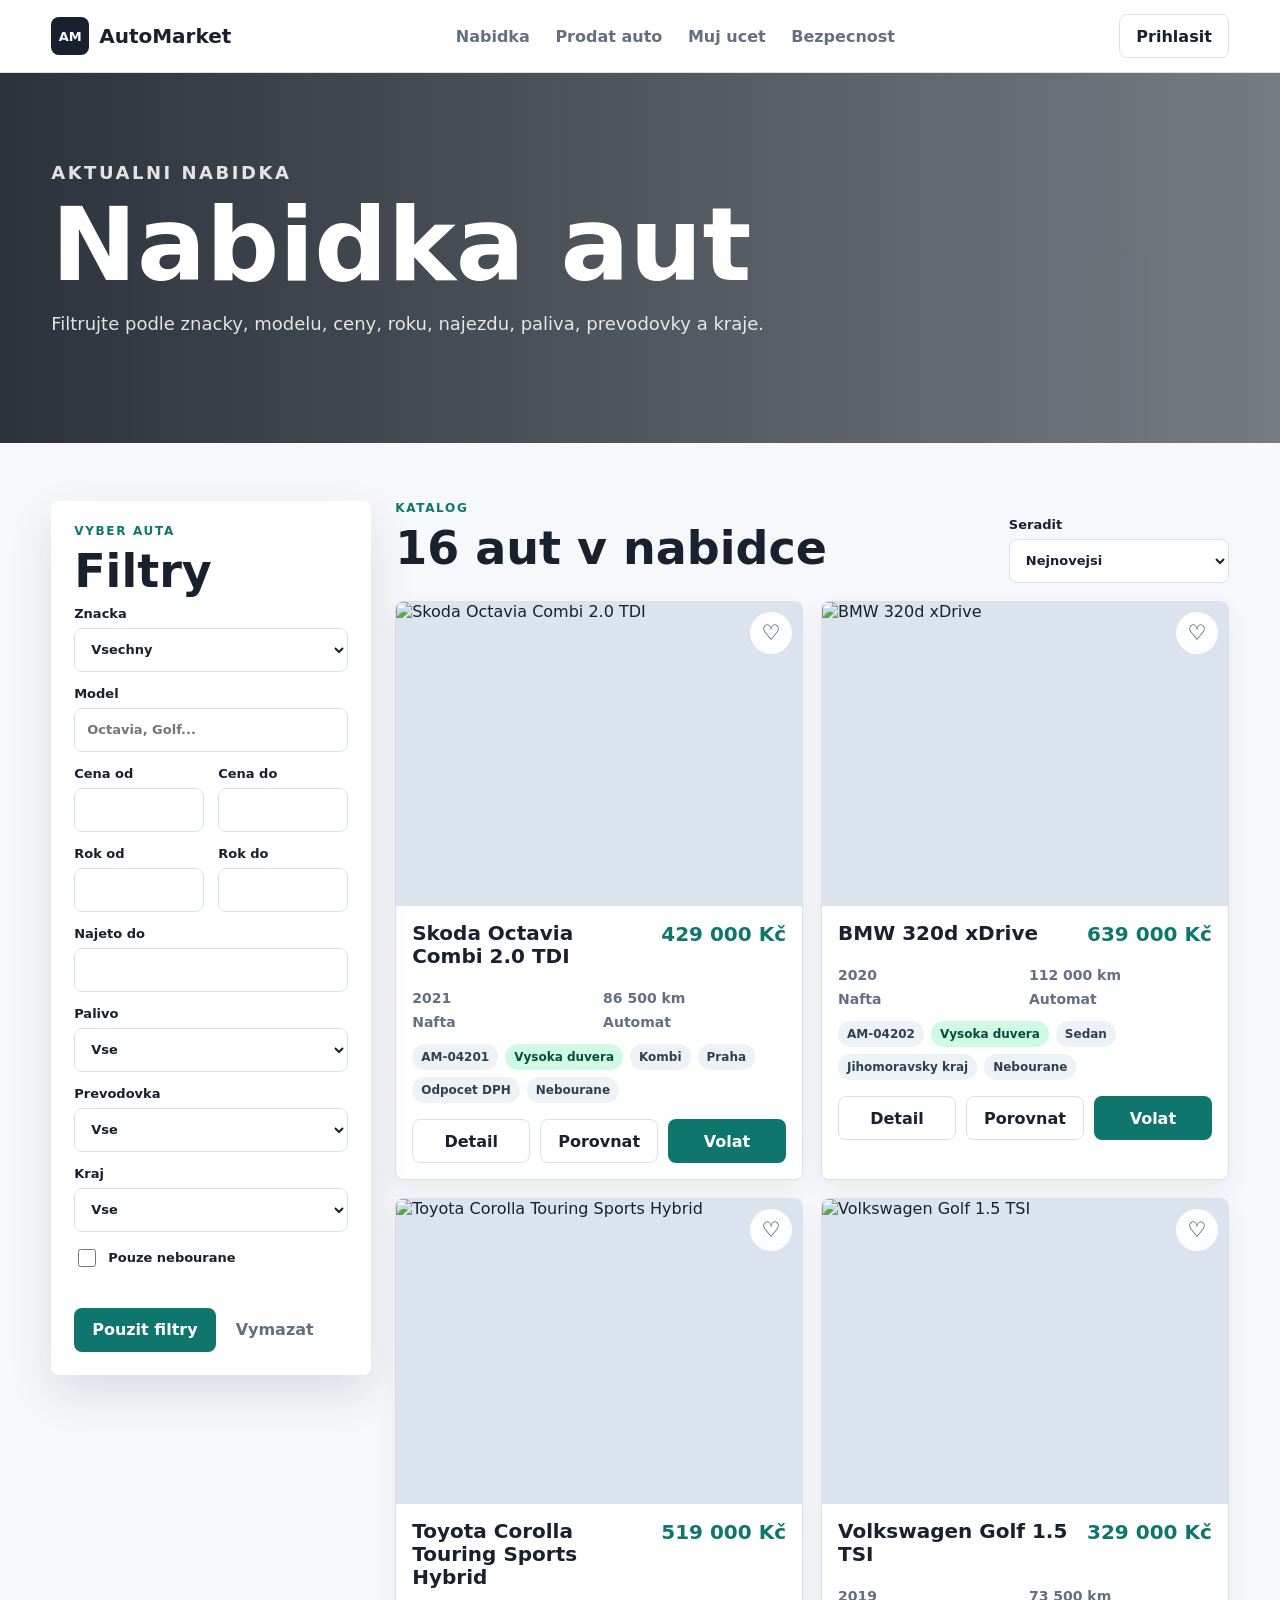
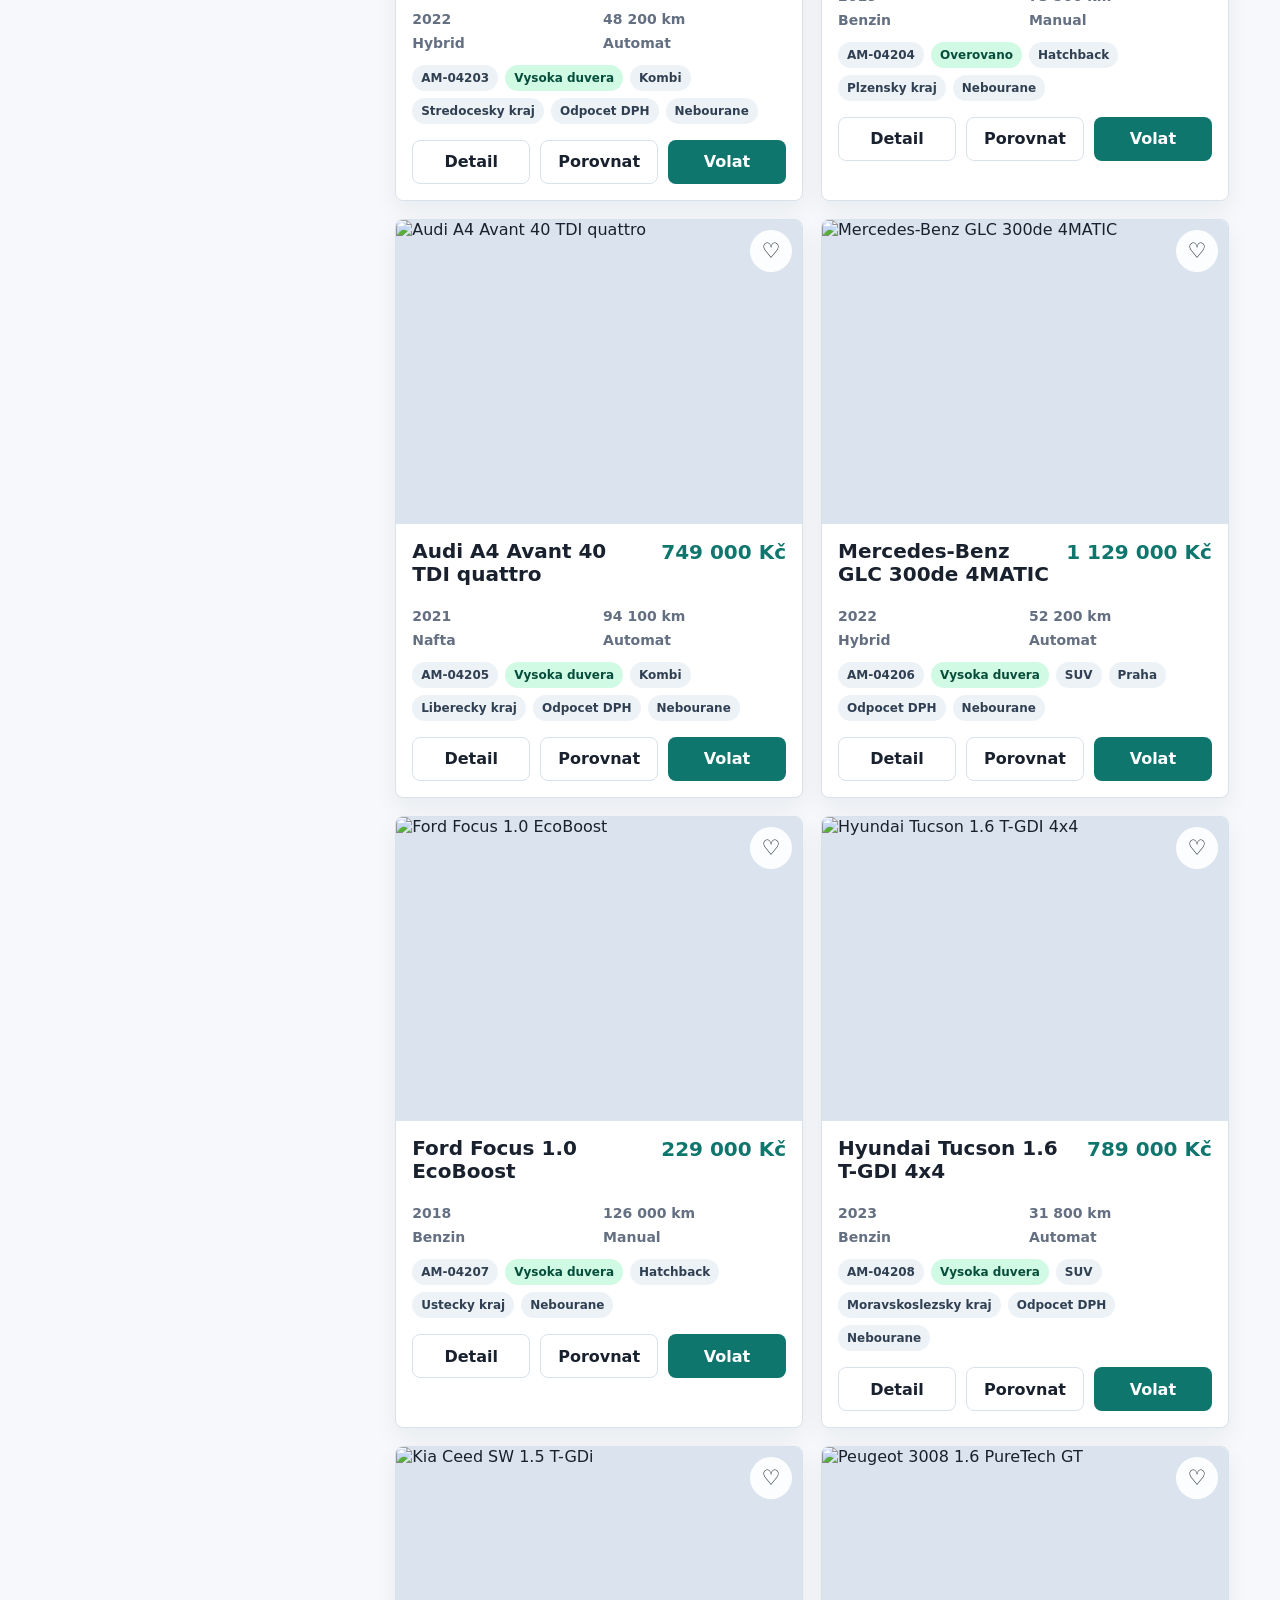
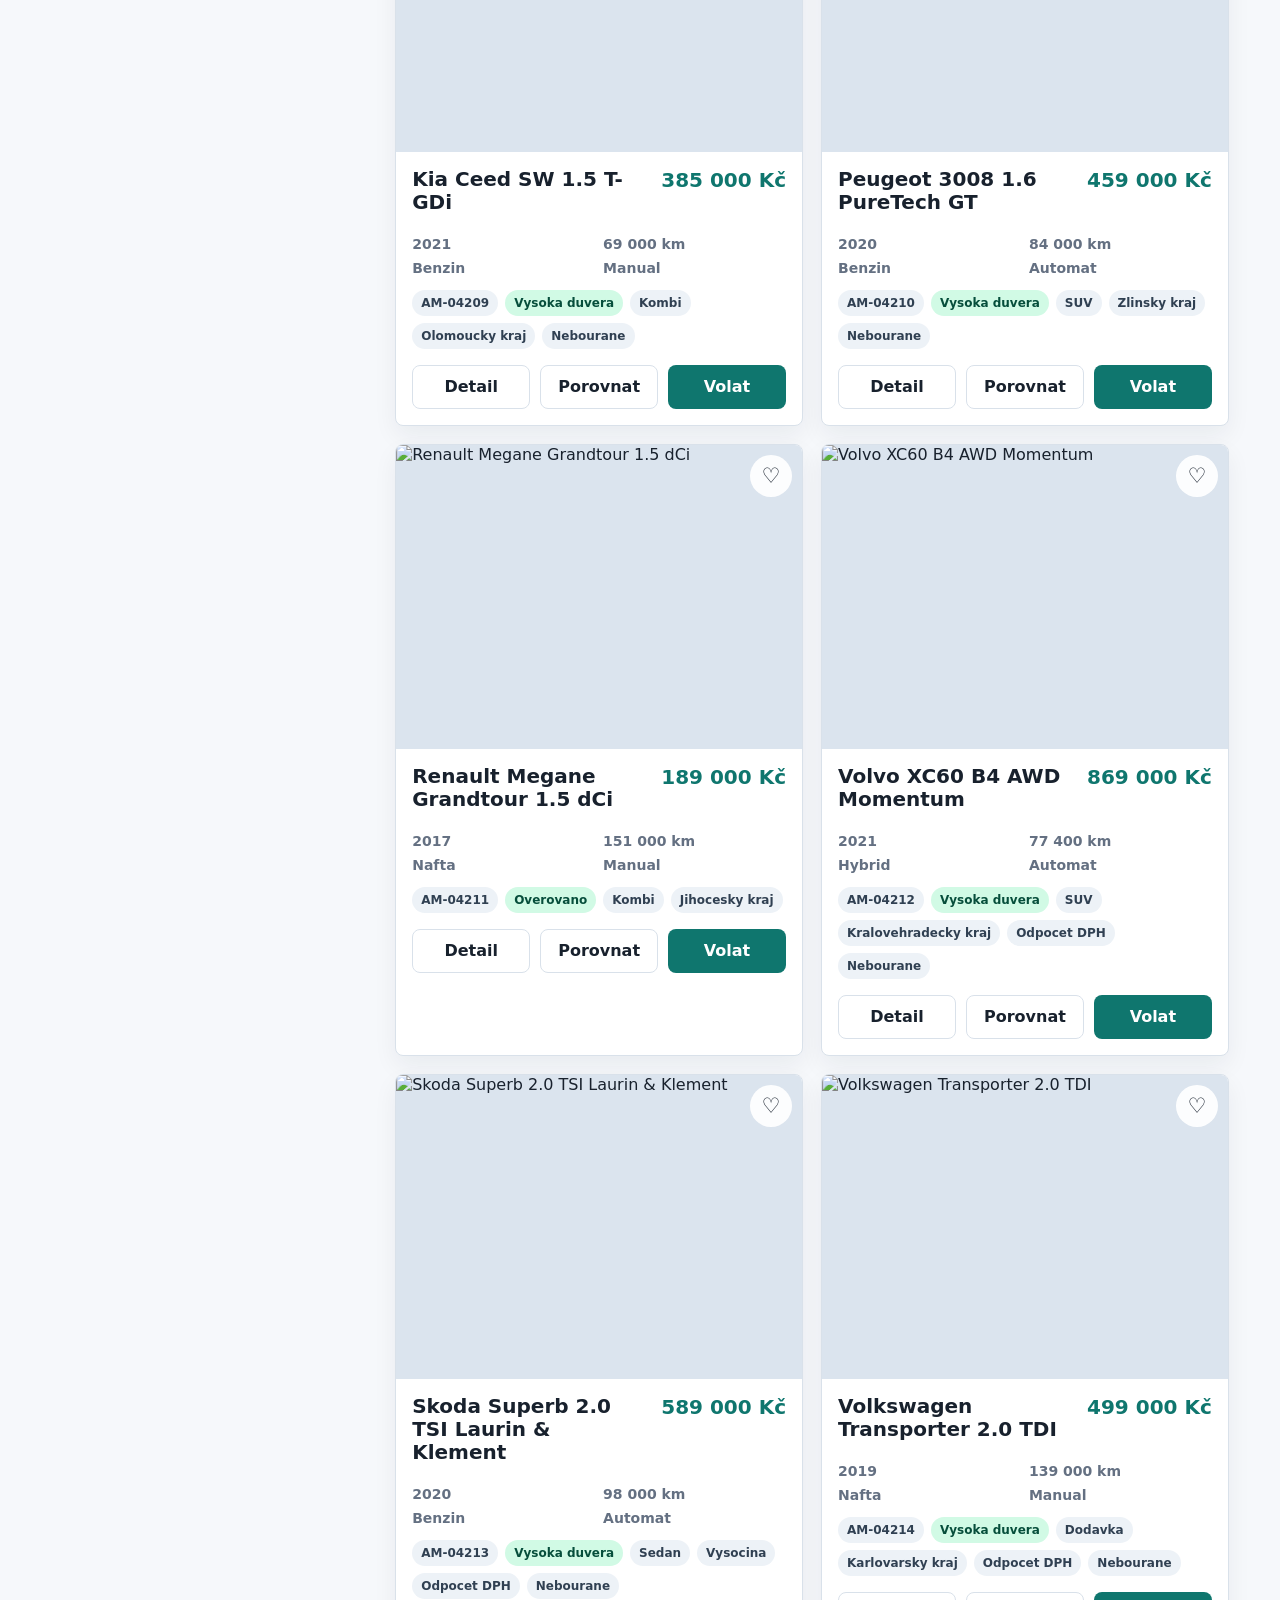
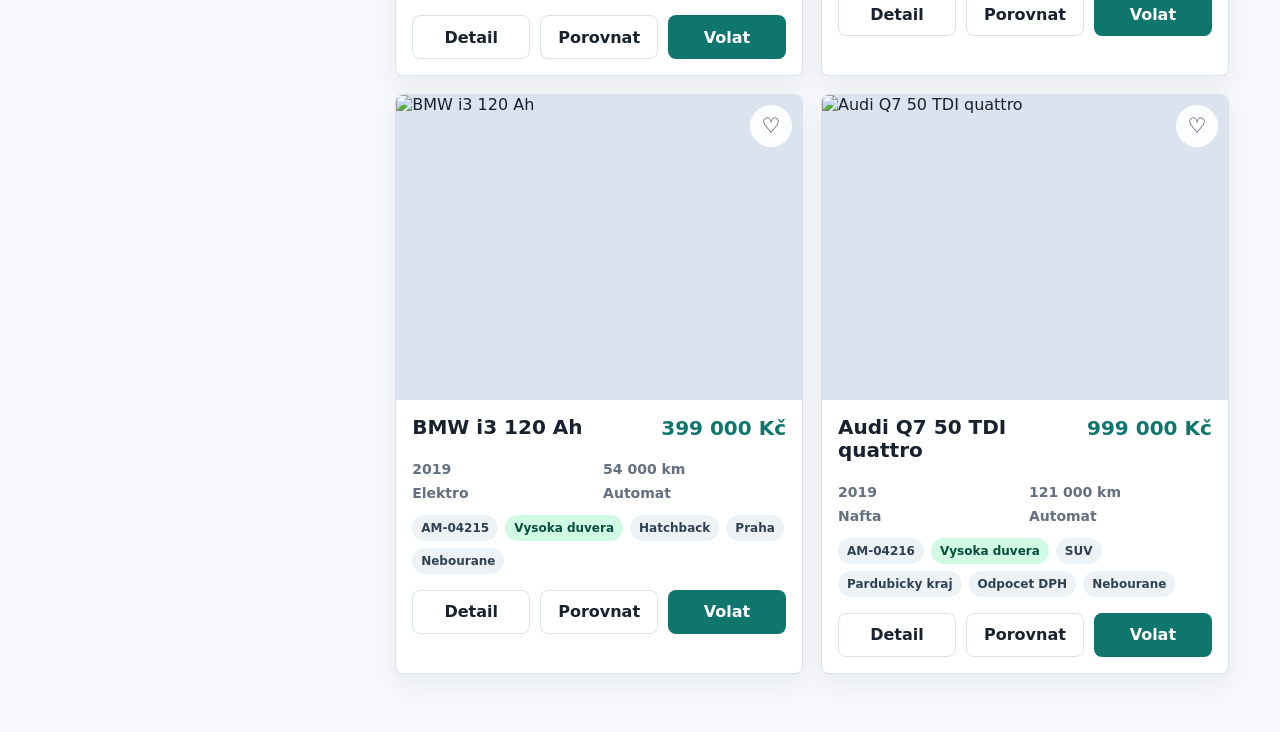
==== nabidka.html @ 4f79e202 "Split AutoMarket into multiple pages" ====
<!doctype html>
<html lang="cs">
  <head>
    <meta charset="UTF-8" />
    <meta name="viewport" content="width=device-width, initial-scale=1.0" />
    <title>Nabidka aut | AutoMarket</title>
    <link rel="stylesheet" href="./styles.css" />
  </head>
  <body>
    <header class="topbar">
      <a class="brand" href="./index.html"><span class="brand-mark">AM</span><span>AutoMarket</span></a>
      <nav class="nav" aria-label="Hlavni navigace">
        <a href="./nabidka.html">Nabidka</a>
        <a href="./prodej.html">Prodat auto</a>
        <a href="./ucet.html">Muj ucet</a>
        <a href="./bezpecnost.html">Bezpecnost</a>
      </nav>
      <button class="ghost-button" id="accountButton" type="button">Prihlasit</button>
    </header>

    <main>
      <section class="page-hero">
        <p class="eyebrow">Aktualni nabidka</p>
        <h1>Nabidka aut</h1>
        <p>Filtrujte podle znacky, modelu, ceny, roku, najezdu, paliva, prevodovky a kraje.</p>
      </section>

      <section class="market-layout">
        <aside class="filters" aria-label="Filtry vozidel">
          <div class="section-heading">
            <p class="eyebrow">Vyber auta</p>
            <h2>Filtry</h2>
          </div>
          <form id="filtersForm">
            <label>Znacka <select id="brandFilter"></select></label>
            <label>
              Model
              <input id="modelFilter" type="search" list="modelSuggestions" placeholder="Octavia, Golf..." />
              <datalist id="modelSuggestions"></datalist>
            </label>
            <div class="input-grid">
              <label>Cena od <input id="priceMinFilter" type="number" min="0" step="10000" /></label>
              <label>Cena do <input id="priceMaxFilter" type="number" min="0" step="10000" /></label>
            </div>
            <div class="input-grid">
              <label>Rok od <input id="yearMinFilter" type="number" min="1980" max="2026" /></label>
              <label>Rok do <input id="yearMaxFilter" type="number" min="1980" max="2026" /></label>
            </div>
            <label>Najeto do <input id="mileageMaxFilter" type="number" min="0" step="5000" /></label>
            <label>Palivo <select id="fuelFilter"></select></label>
            <label>Prevodovka <select id="transmissionFilter"></select></label>
            <label>Kraj <select id="regionFilter"></select></label>
            <label class="checkbox-row"><input id="noCrashFilter" type="checkbox" /> Pouze nebourane</label>
            <div class="filter-actions">
              <button class="primary-button" type="submit">Pouzit filtry</button>
              <button class="text-button" id="resetFilters" type="button">Vymazat</button>
            </div>
          </form>
        </aside>

        <section class="listings-panel">
          <div class="listings-head">
            <div>
              <p class="eyebrow">Katalog</p>
              <h2 id="resultCount">Nabidka aut</h2>
            </div>
            <label class="sort-control">
              Seradit
              <select id="sortSelect">
                <option value="newest">Nejnovejsi</option>
                <option value="priceAsc">Cena od nejlevnejsi</option>
                <option value="priceDesc">Cena od nejdrazsi</option>
                <option value="yearDesc">Rok od nejnovejsi</option>
                <option value="mileageAsc">Najeto nejmene</option>
              </select>
            </label>
          </div>
          <button class="ghost-button mobile-filter-button" id="mobileFilterButton" type="button">Otevrit filtry</button>
          <div class="listing-grid" id="listingGrid"></div>
          <div class="empty-state" id="emptyState" hidden>
            <h3>Zadne auto neodpovida filtru</h3>
            <p>Zkuste upravit cenu, rok nebo znacku.</p>
          </div>
        </section>
      </section>
    </main>

    <dialog class="modal" id="accountModal">
      <form method="dialog" class="modal-card" id="accountForm">
        <button class="close-button" id="closeAccount" type="button" aria-label="Zavrit">x</button>
        <p class="eyebrow">Demo ucet</p>
        <h2>Prihlaseni</h2>
        <p>Zadejte telefon a e-mail. Pro demo neni potreba heslo.</p>
        <label>Telefon <input id="loginPhone" type="tel" required placeholder="+420 777 123 456" /></label>
        <label>E-mail <input id="loginEmail" type="email" required placeholder="vas@email.cz" /></label>
        <button class="primary-button wide" type="submit">Pokracovat</button>
      </form>
    </dialog>
    <dialog class="modal" id="detailModal">
      <article class="detail-card">
        <button class="close-button" id="closeDetail" type="button" aria-label="Zavrit">x</button>
        <div id="detailContent"></div>
      </article>
    </dialog>
    <div class="toast" id="toast" role="status" aria-live="polite"></div>
    <script src="./app.js"></script>
  </body>
</html>
---- styles.css ----
:root {
  --ink: #18212d;
  --muted: #647082;
  --line: #d9e1ea;
  --paper: #f6f8fb;
  --surface: #ffffff;
  --accent: #0f766e;
  --accent-dark: #0b5d58;
  --warm: #f59e0b;
  --danger: #b42318;
  --shadow: 0 18px 45px rgba(24, 33, 45, 0.12);
}

* {
  box-sizing: border-box;
}

html {
  scroll-behavior: smooth;
}

body {
  margin: 0;
  color: var(--ink);
  background: var(--paper);
  font-family:
    Inter, ui-sans-serif, system-ui, -apple-system, BlinkMacSystemFont, "Segoe UI", sans-serif;
}

a {
  color: inherit;
  text-decoration: none;
}

button,
input,
select,
textarea {
  font: inherit;
}

button {
  cursor: pointer;
}

.topbar {
  position: sticky;
  top: 0;
  z-index: 20;
  display: flex;
  align-items: center;
  justify-content: space-between;
  gap: 20px;
  padding: 14px clamp(18px, 4vw, 58px);
  background: rgba(255, 255, 255, 0.94);
  border-bottom: 1px solid var(--line);
  backdrop-filter: blur(18px);
}

.brand {
  display: inline-flex;
  align-items: center;
  gap: 10px;
  font-size: 20px;
  font-weight: 800;
  letter-spacing: 0;
}

.brand-mark {
  display: grid;
  width: 38px;
  height: 38px;
  place-items: center;
  color: white;
  background: var(--ink);
  border-radius: 8px;
  font-size: 13px;
}

.nav {
  display: flex;
  gap: clamp(12px, 2vw, 28px);
  color: var(--muted);
  font-weight: 700;
}

.nav a:hover {
  color: var(--ink);
}

.hero {
  min-height: min(680px, calc(100vh - 68px));
  display: grid;
  grid-template-columns: minmax(0, 1fr) minmax(300px, 420px);
  align-items: end;
  gap: clamp(24px, 6vw, 88px);
  padding: clamp(46px, 8vw, 110px) clamp(18px, 4vw, 58px) clamp(32px, 5vw, 58px);
  color: white;
  background:
    linear-gradient(90deg, rgba(10, 18, 28, 0.84), rgba(10, 18, 28, 0.46) 54%, rgba(10, 18, 28, 0.15)),
    url("https://images.unsplash.com/photo-1503376780353-7e6692767b70?auto=format&fit=crop&w=1800&q=85")
      center / cover;
}

.page-hero {
  padding: clamp(42px, 7vw, 86px) clamp(18px, 4vw, 58px);
  color: white;
  background:
    linear-gradient(90deg, rgba(10, 18, 28, 0.86), rgba(10, 18, 28, 0.54)),
    url("https://images.unsplash.com/photo-1503736334956-4c8f8e92946d?auto=format&fit=crop&w=1800&q=85")
      center / cover;
}

.page-hero p {
  max-width: 720px;
  color: rgba(255, 255, 255, 0.86);
  font-size: 18px;
  line-height: 1.6;
}

.hero-copy {
  max-width: 720px;
}

.eyebrow {
  margin: 0 0 10px;
  color: var(--accent);
  font-size: 12px;
  font-weight: 900;
  letter-spacing: 0.14em;
  text-transform: uppercase;
}

.hero .eyebrow,
.hero p {
  color: rgba(255, 255, 255, 0.86);
}

h1,
h2,
h3,
p {
  margin-top: 0;
}

h1 {
  margin-bottom: 18px;
  font-size: clamp(48px, 8vw, 104px);
  line-height: 0.92;
  letter-spacing: 0;
}

h2 {
  margin-bottom: 12px;
  font-size: clamp(28px, 4vw, 46px);
  line-height: 1;
  letter-spacing: 0;
}

h3 {
  margin-bottom: 8px;
  font-size: 22px;
}

.hero-copy p {
  max-width: 610px;
  font-size: clamp(17px, 2vw, 22px);
  line-height: 1.55;
}

.hero-actions,
.filter-actions {
  display: flex;
  flex-wrap: wrap;
  gap: 12px;
  margin-top: 24px;
}

.primary-button,
.secondary-button,
.ghost-button,
.text-button {
  display: inline-flex;
  min-height: 44px;
  align-items: center;
  justify-content: center;
  border: 0;
  border-radius: 8px;
  font-weight: 800;
}

.primary-button {
  padding: 0 18px;
  color: white;
  background: var(--accent);
}

.primary-button:hover {
  background: var(--accent-dark);
}

.secondary-button {
  padding: 0 18px;
  color: var(--ink);
  background: white;
}

.ghost-button {
  padding: 0 16px;
  color: var(--ink);
  background: transparent;
  border: 1px solid var(--line);
}

.text-button {
  padding: 0 8px;
  color: var(--muted);
  background: transparent;
}

.wide {
  width: 100%;
}

.hero-search,
.filters,
.seller-form,
.modal-card,
.detail-card {
  background: rgba(255, 255, 255, 0.96);
  border: 1px solid rgba(255, 255, 255, 0.45);
  border-radius: 8px;
  box-shadow: var(--shadow);
}

.hero-search {
  display: grid;
  gap: 14px;
  padding: 22px;
  color: var(--ink);
}

label {
  display: grid;
  gap: 7px;
  color: var(--ink);
  font-size: 13px;
  font-weight: 800;
}

input,
select,
textarea {
  width: 100%;
  min-height: 44px;
  padding: 10px 12px;
  color: var(--ink);
  background: white;
  border: 1px solid var(--line);
  border-radius: 8px;
  outline: none;
}

textarea {
  resize: vertical;
}

input:focus,
select:focus,
textarea:focus {
  border-color: var(--accent);
  box-shadow: 0 0 0 3px rgba(15, 118, 110, 0.14);
}

.stats-band {
  display: grid;
  grid-template-columns: repeat(3, 1fr);
  gap: 1px;
  background: var(--line);
  border-bottom: 1px solid var(--line);
}

.stats-band div {
  display: grid;
  gap: 4px;
  justify-items: center;
  padding: 26px 12px;
  background: white;
}

.stats-band strong {
  font-size: 30px;
}

.stats-band span {
  color: var(--muted);
  font-weight: 700;
}

.feature-links {
  display: grid;
  grid-template-columns: repeat(3, minmax(0, 1fr));
  gap: 18px;
  padding: clamp(36px, 6vw, 72px) clamp(18px, 4vw, 58px);
  background: white;
}

.feature-links article {
  display: grid;
  gap: 12px;
  align-content: start;
  padding: 22px;
  background: #f8fafc;
  border: 1px solid var(--line);
  border-radius: 8px;
}

.feature-links p {
  color: var(--muted);
  line-height: 1.6;
}

.market-layout {
  display: grid;
  grid-template-columns: 320px minmax(0, 1fr);
  align-items: start;
  gap: 24px;
  padding: clamp(28px, 5vw, 58px) clamp(18px, 4vw, 58px);
}

.filters {
  position: sticky;
  top: 86px;
  padding: 22px;
}

.filters form,
.seller-form,
.modal-card {
  display: grid;
  gap: 14px;
}

.input-grid,
.form-row {
  display: grid;
  grid-template-columns: repeat(2, minmax(0, 1fr));
  gap: 14px;
}

.checkbox-row,
.switch-row label {
  display: flex;
  align-items: center;
  gap: 9px;
  color: var(--ink);
}

.checkbox-row input,
.switch-row input {
  width: 18px;
  min-height: 18px;
}

.listings-panel {
  min-width: 0;
}

.listings-head {
  display: flex;
  align-items: end;
  justify-content: space-between;
  gap: 18px;
  margin-bottom: 18px;
}

.sort-control {
  min-width: 220px;
}

.listing-grid,
.saved-grid {
  display: grid;
  grid-template-columns: repeat(auto-fill, minmax(270px, 1fr));
  gap: 18px;
}

.car-card {
  overflow: hidden;
  background: white;
  border: 1px solid var(--line);
  border-radius: 8px;
  box-shadow: 0 10px 25px rgba(24, 33, 45, 0.06);
}

.car-image {
  position: relative;
  aspect-ratio: 4 / 3;
  overflow: hidden;
  background: #dbe4ee;
}

.car-image img {
  width: 100%;
  height: 100%;
  object-fit: cover;
  display: block;
}

.save-button {
  position: absolute;
  top: 10px;
  right: 10px;
  display: grid;
  width: 42px;
  height: 42px;
  place-items: center;
  color: var(--ink);
  background: rgba(255, 255, 255, 0.9);
  border: 1px solid rgba(255, 255, 255, 0.45);
  border-radius: 999px;
  font-size: 21px;
}

.save-button.active {
  color: white;
  background: var(--accent);
}

.car-body {
  padding: 16px;
}

.car-title-row {
  display: flex;
  justify-content: space-between;
  gap: 12px;
}

.car-title-row h3 {
  font-size: 20px;
  line-height: 1.15;
}

.price {
  white-space: nowrap;
  color: var(--accent);
  font-size: 20px;
  font-weight: 900;
}

.meta-list {
  display: grid;
  grid-template-columns: repeat(2, minmax(0, 1fr));
  gap: 8px;
  margin: 14px 0;
  color: var(--muted);
  font-size: 14px;
  font-weight: 700;
}

.tag-row {
  display: flex;
  flex-wrap: wrap;
  gap: 7px;
  margin-bottom: 16px;
}

.tag {
  padding: 6px 9px;
  color: #304052;
  background: #edf2f7;
  border-radius: 999px;
  font-size: 12px;
  font-weight: 800;
}

.card-actions {
  display: grid;
  grid-template-columns: repeat(3, minmax(0, 1fr));
  gap: 10px;
}

.active-outline {
  color: var(--accent);
  border-color: var(--accent);
}

.tag.top {
  color: #7a4b00;
  background: #fff1cf;
}

.tag.sold {
  color: #7a1d16;
  background: #ffe4df;
}

.tag.trust {
  color: #064e3b;
  background: #d1fae5;
}

.mobile-filter-button {
  display: none;
  margin-bottom: 14px;
}

.seller-section {
  display: grid;
  grid-template-columns: minmax(250px, 420px) minmax(0, 1fr);
  gap: clamp(24px, 5vw, 70px);
  padding: clamp(36px, 6vw, 72px) clamp(18px, 4vw, 58px);
  background: white;
  border-top: 1px solid var(--line);
}

.seller-copy {
  position: sticky;
  top: 92px;
  align-self: start;
}

.seller-copy p {
  color: var(--muted);
  line-height: 1.7;
}

.seller-steps {
  display: grid;
  gap: 8px;
  margin-top: 18px;
}

.seller-steps span {
  padding: 10px 12px;
  color: var(--ink);
  background: white;
  border: 1px solid var(--line);
  border-radius: 8px;
  font-weight: 900;
}

.seller-form {
  padding: clamp(18px, 3vw, 30px);
}

.form-block {
  display: grid;
  gap: 14px;
  padding: 16px;
  background: #f8fafc;
  border: 1px solid var(--line);
  border-radius: 8px;
}

.form-block h3 {
  margin-bottom: 0;
  font-size: 18px;
}

.switch-row {
  display: flex;
  flex-wrap: wrap;
  gap: 18px;
}

.upload-box {
  padding: 18px;
  background: #f8fafc;
  border: 1px dashed #9aa8ba;
  border-radius: 8px;
}

.upload-box small {
  color: var(--muted);
  font-weight: 700;
}

.upload-box input {
  background: white;
}

.photo-preview {
  display: grid;
  grid-template-columns: repeat(auto-fill, minmax(82px, 1fr));
  gap: 10px;
}

.photo-preview img {
  width: 100%;
  aspect-ratio: 1;
  object-fit: cover;
  border-radius: 8px;
}

.account-section {
  grid-template-columns: 1fr;
  background: var(--paper);
}

.account-section {
  display: grid;
  gap: 22px;
  padding: clamp(36px, 6vw, 72px) clamp(18px, 4vw, 58px);
  border-top: 1px solid var(--line);
}

.account-head {
  display: flex;
  align-items: end;
  justify-content: space-between;
  gap: 18px;
}

.account-summary {
  display: grid;
  grid-template-columns: repeat(6, minmax(120px, 1fr));
  gap: 12px;
}

.account-summary article,
.compare-card,
.promo-card,
.invoice-box,
.list-item,
.seller-item {
  background: white;
  border: 1px solid var(--line);
  border-radius: 8px;
  box-shadow: 0 10px 25px rgba(24, 33, 45, 0.05);
}

.account-summary article {
  display: grid;
  gap: 6px;
  padding: 16px;
}

.account-summary span,
.list-item small {
  color: var(--muted);
  font-size: 12px;
  font-weight: 800;
}

.account-summary strong {
  overflow: hidden;
  font-size: 20px;
  text-overflow: ellipsis;
  white-space: nowrap;
}

.tabs {
  display: flex;
  gap: 8px;
  overflow-x: auto;
  padding-bottom: 4px;
}

.tab-button {
  min-height: 40px;
  padding: 0 14px;
  color: var(--muted);
  background: white;
  border: 1px solid var(--line);
  border-radius: 8px;
  font-weight: 900;
  white-space: nowrap;
}

.tab-button.active {
  color: white;
  background: var(--ink);
  border-color: var(--ink);
}

.tab-panel {
  display: none;
}

.tab-panel.active {
  display: grid;
  gap: 16px;
}

.compact-form {
  display: grid;
  gap: 14px;
  padding: 18px;
  background: white;
  border: 1px solid var(--line);
  border-radius: 8px;
}

.compare-grid,
.promo-grid {
  display: grid;
  grid-template-columns: repeat(auto-fill, minmax(240px, 1fr));
  gap: 16px;
}

.compare-card,
.promo-card,
.invoice-box {
  position: relative;
  display: grid;
  gap: 12px;
  padding: 18px;
}

.mini-action {
  justify-self: end;
  min-height: 32px;
}

.spec-grid.compact {
  grid-template-columns: 1fr;
}

.list-stack {
  display: grid;
  gap: 12px;
}

.list-item {
  display: flex;
  align-items: center;
  justify-content: space-between;
  gap: 16px;
  padding: 16px;
}

.list-item p,
.promo-card p,
.invoice-box p,
.seller-item p {
  margin-bottom: 0;
  color: var(--muted);
  line-height: 1.5;
}

.seller-tools,
.seller-actions,
.detail-actions {
  display: flex;
  flex-wrap: wrap;
  gap: 10px;
}

.report-button {
  justify-content: flex-start;
  min-height: 34px;
  color: var(--danger);
}

.trust-section {
  display: grid;
  grid-template-columns: minmax(260px, 420px) minmax(0, 1fr);
  gap: clamp(22px, 5vw, 62px);
  padding: clamp(36px, 6vw, 72px) clamp(18px, 4vw, 58px);
  background: white;
  border-top: 1px solid var(--line);
}

.trust-section p {
  color: var(--muted);
  line-height: 1.7;
}

.trust-grid {
  display: grid;
  grid-template-columns: repeat(2, minmax(0, 1fr));
  gap: 14px;
}

.trust-grid article {
  display: grid;
  gap: 8px;
  padding: 18px;
  background: #f8fafc;
  border: 1px solid var(--line);
  border-radius: 8px;
}

.trust-grid span {
  color: var(--muted);
  line-height: 1.5;
}

.seller-item {
  display: grid;
  grid-template-columns: 150px minmax(0, 1fr);
  gap: 16px;
  padding: 14px;
}

.seller-item img {
  width: 100%;
  height: 112px;
  object-fit: cover;
  border-radius: 8px;
}

.seller-item-head,
.metric-row {
  display: flex;
  flex-wrap: wrap;
  align-items: center;
  gap: 10px;
  justify-content: space-between;
}

.metric-row {
  justify-content: flex-start;
  margin: 12px 0;
  color: var(--muted);
  font-size: 13px;
  font-weight: 800;
}

.note-form {
  display: grid;
  gap: 10px;
  padding: 14px;
  background: #f8fafc;
  border: 1px solid var(--line);
  border-radius: 8px;
}

.empty-state {
  padding: 28px;
  color: var(--muted);
  text-align: center;
  background: white;
  border: 1px solid var(--line);
  border-radius: 8px;
}

.modal {
  width: min(94vw, 760px);
  padding: 0;
  background: transparent;
  border: 0;
}

.modal::backdrop {
  background: rgba(10, 18, 28, 0.58);
  backdrop-filter: blur(6px);
}

.modal-card,
.detail-card {
  position: relative;
  padding: clamp(20px, 4vw, 34px);
}

.modal-card p {
  color: var(--muted);
  line-height: 1.6;
}

.close-button {
  position: absolute;
  top: 12px;
  right: 12px;
  display: grid;
  width: 36px;
  height: 36px;
  place-items: center;
  color: var(--muted);
  background: white;
  border: 1px solid var(--line);
  border-radius: 999px;
  font-weight: 900;
}

.detail-hero {
  display: grid;
  grid-template-columns: minmax(0, 1.2fr) minmax(250px, 0.8fr);
  gap: 24px;
}

.detail-gallery {
  display: grid;
  gap: 10px;
}

.detail-gallery img:first-child {
  width: 100%;
  aspect-ratio: 4 / 3;
  object-fit: cover;
  border-radius: 8px;
}

.thumb-row {
  display: grid;
  grid-template-columns: repeat(5, 1fr);
  gap: 8px;
}

.thumb-row img {
  width: 100%;
  aspect-ratio: 1;
  object-fit: cover;
  border-radius: 6px;
}

.detail-info {
  display: grid;
  align-content: start;
  gap: 14px;
}

.spec-grid {
  display: grid;
  grid-template-columns: repeat(2, minmax(0, 1fr));
  gap: 10px;
}

.spec-grid div {
  padding: 12px;
  background: #f8fafc;
  border: 1px solid var(--line);
  border-radius: 8px;
}

.spec-grid span {
  display: block;
  color: var(--muted);
  font-size: 12px;
  font-weight: 800;
}

.spec-grid strong {
  display: block;
  margin-top: 4px;
}

.toast {
  position: fixed;
  right: 18px;
  bottom: 18px;
  z-index: 40;
  max-width: min(360px, calc(100vw - 36px));
  padding: 14px 16px;
  color: white;
  background: var(--ink);
  border-radius: 8px;
  box-shadow: var(--shadow);
  opacity: 0;
  transform: translateY(12px);
  transition: 0.2s ease;
  pointer-events: none;
}

.toast.show {
  opacity: 1;
  transform: translateY(0);
}

@media (max-width: 960px) {
  .hero,
  .feature-links,
  .market-layout,
  .seller-section,
  .trust-section,
  .detail-hero {
    grid-template-columns: 1fr;
  }

  .account-head {
    align-items: stretch;
    flex-direction: column;
  }

  .account-summary {
    grid-template-columns: repeat(3, minmax(0, 1fr));
  }

  .filters,
  .seller-copy {
    position: static;
  }
}

@media (max-width: 680px) {
  .topbar {
    align-items: stretch;
    flex-direction: column;
    gap: 12px;
  }

  .nav {
    overflow-x: auto;
    padding-bottom: 2px;
  }

  .hero {
    min-height: auto;
    padding-top: 58px;
  }

  .mobile-filter-button {
    display: inline-flex;
  }

  .filters {
    position: fixed;
    inset: 0 0 0 auto;
    z-index: 35;
    width: min(88vw, 360px);
    overflow-y: auto;
    transform: translateX(105%);
    transition: transform 0.2s ease;
  }

  body.filters-open .filters {
    transform: translateX(0);
  }

  .stats-band,
  .feature-links,
  .account-summary,
  .trust-grid,
  .input-grid,
  .form-row,
  .listings-head {
    grid-template-columns: 1fr;
  }

  .listings-head {
    display: grid;
  }

  .sort-control,
  .card-actions,
  .seller-item {
    width: 100%;
    grid-template-columns: 1fr;
  }
}
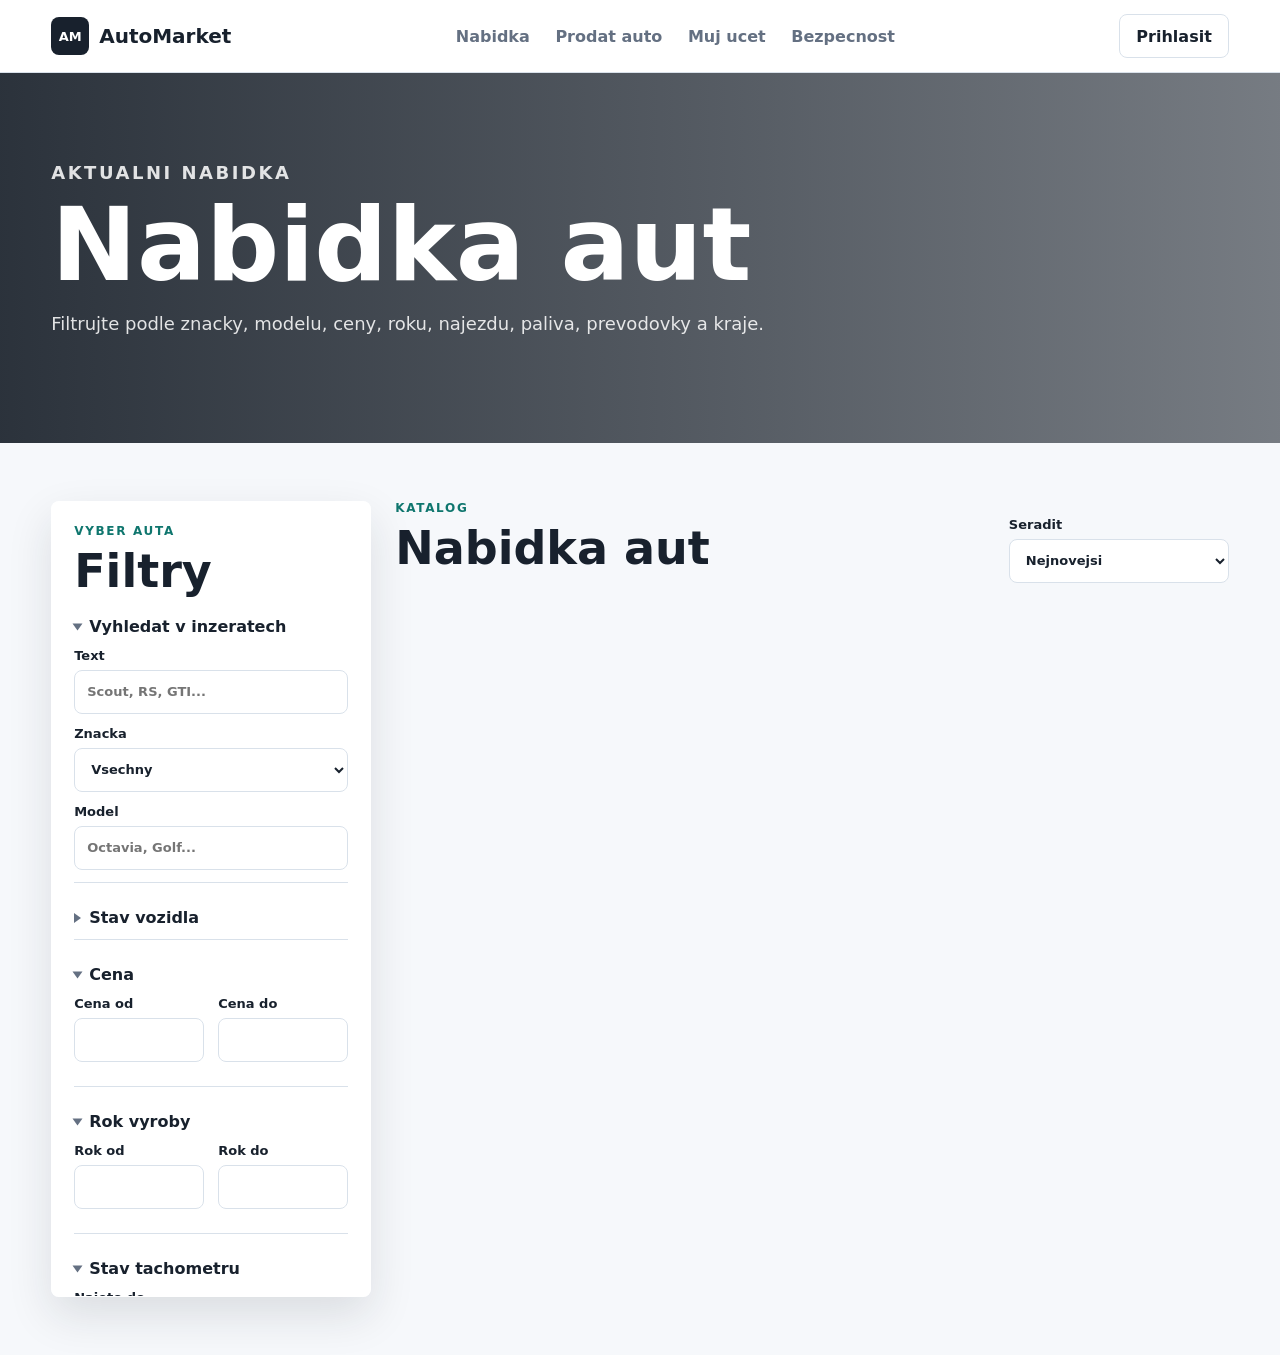
==== commit 61d62e4e: "Add advanced vehicle filters" ====
--- a/nabidka.html
+++ b/nabidka.html
@@ -32,24 +32,56 @@
             <h2>Filtry</h2>
           </div>
           <form id="filtersForm">
-            <label>Znacka <select id="brandFilter"></select></label>
-            <label>
-              Model
-              <input id="modelFilter" type="search" list="modelSuggestions" placeholder="Octavia, Golf..." />
-              <datalist id="modelSuggestions"></datalist>
-            </label>
-            <div class="input-grid">
-              <label>Cena od <input id="priceMinFilter" type="number" min="0" step="10000" /></label>
-              <label>Cena do <input id="priceMaxFilter" type="number" min="0" step="10000" /></label>
-            </div>
-            <div class="input-grid">
-              <label>Rok od <input id="yearMinFilter" type="number" min="1980" max="2026" /></label>
-              <label>Rok do <input id="yearMaxFilter" type="number" min="1980" max="2026" /></label>
-            </div>
-            <label>Najeto do <input id="mileageMaxFilter" type="number" min="0" step="5000" /></label>
-            <label>Palivo <select id="fuelFilter"></select></label>
-            <label>Prevodovka <select id="transmissionFilter"></select></label>
-            <label>Kraj <select id="regionFilter"></select></label>
+            <details class="filter-group" open>
+              <summary>Vyhledat v inzeratech</summary>
+              <label>Text <input id="listingSearchFilter" type="search" placeholder="Scout, RS, GTI..." /></label>
+              <label>Znacka <select id="brandFilter"></select></label>
+              <label>
+                Model
+                <input id="modelFilter" type="search" list="modelSuggestions" placeholder="Octavia, Golf..." />
+                <datalist id="modelSuggestions"></datalist>
+              </label>
+            </details>
+            <details class="filter-group"><summary>Stav vozidla</summary><label>Stav <select id="conditionFilter"></select></label></details>
+            <details class="filter-group" open>
+              <summary>Cena</summary>
+              <div class="input-grid">
+                <label>Cena od <input id="priceMinFilter" type="number" min="0" step="10000" /></label>
+                <label>Cena do <input id="priceMaxFilter" type="number" min="0" step="10000" /></label>
+              </div>
+            </details>
+            <details class="filter-group" open>
+              <summary>Rok vyroby</summary>
+              <div class="input-grid">
+                <label>Rok od <input id="yearMinFilter" type="number" min="1980" max="2026" /></label>
+                <label>Rok do <input id="yearMaxFilter" type="number" min="1980" max="2026" /></label>
+              </div>
+            </details>
+            <details class="filter-group" open>
+              <summary>Stav tachometru</summary>
+              <label>Najeto do <input id="mileageMaxFilter" type="number" min="0" step="5000" /></label>
+              <label>Tachometr <select id="tachometerFilter"></select></label>
+            </details>
+            <details class="filter-group"><summary>Palivo</summary><label>Palivo <select id="fuelFilter"></select></label></details>
+            <details class="filter-group"><summary>Karoserie</summary><label>Karoserie <select id="bodyFilter"></select></label></details>
+            <details class="filter-group"><summary>Prevodovka</summary><label>Prevodovka <select id="transmissionFilter"></select></label></details>
+            <details class="filter-group"><summary>Pohon kol</summary><label>Pohon <select id="drivetrainFilter"></select></label></details>
+            <details class="filter-group"><summary>Vykon</summary><div class="input-grid"><label>kW od <input id="powerMinFilter" type="number" min="0" step="10" /></label><label>kW do <input id="powerMaxFilter" type="number" min="0" step="10" /></label></div></details>
+            <details class="filter-group"><summary>Objem</summary><div class="input-grid"><label>ccm od <input id="engineMinFilter" type="number" min="0" step="100" /></label><label>ccm do <input id="engineMaxFilter" type="number" min="0" step="100" /></label></div></details>
+            <details class="filter-group"><summary>Vybava</summary><div class="check-list"><label><input type="checkbox" name="equipmentFilter" value="Navigace" /> Navigace</label><label><input type="checkbox" name="equipmentFilter" value="LED svetla" /> LED svetla</label><label><input type="checkbox" name="equipmentFilter" value="Tempomat" /> Tempomat</label><label><input type="checkbox" name="equipmentFilter" value="Parkovaci kamera" /> Parkovaci kamera</label><label><input type="checkbox" name="equipmentFilter" value="Tazne zarizeni" /> Tazne zarizeni</label><label><input type="checkbox" name="equipmentFilter" value="Vyhrivana sedadla" /> Vyhrivana sedadla</label></div></details>
+            <details class="filter-group"><summary>Spotreba</summary><label>Spotreba do <input id="consumptionMaxFilter" type="number" min="0" step="0.1" /></label></details>
+            <details class="filter-group"><summary>Klimatizace</summary><label>Klimatizace <select id="acFilter"></select></label></details>
+            <details class="filter-group"><summary>Pocet airbagu</summary><label>Airbagu od <input id="airbagsMinFilter" type="number" min="0" step="1" /></label></details>
+            <details class="filter-group"><summary>Pocet mist</summary><label>Mist od <input id="seatsMinFilter" type="number" min="1" step="1" /></label></details>
+            <details class="filter-group"><summary>Pocet dveri</summary><label>Dveri od <input id="doorsMinFilter" type="number" min="1" step="1" /></label></details>
+            <details class="filter-group"><summary>Barva</summary><label>Barva <input id="colorFilter" type="search" placeholder="bila, cerna..." /></label></details>
+            <details class="filter-group"><summary>Misto prodeje</summary><label>Mesto <select id="salePlaceFilter"></select></label><label>Kraj <select id="regionFilter"></select></label></details>
+            <details class="filter-group"><summary>Zeme puvodu</summary><label>Zeme <select id="originCountryFilter"></select></label></details>
+            <details class="filter-group"><summary>Typ prodejce</summary><label>Typ <select id="sellerTypeFilter"></select></label></details>
+            <details class="filter-group"><summary>Overovaci programy</summary><div class="check-list"><label><input type="checkbox" name="verificationFilter" value="Overeny telefon" /> Overeny telefon</label><label><input type="checkbox" name="verificationFilter" value="Overeny e-mail" /> Overeny e-mail</label><label><input type="checkbox" name="verificationFilter" value="Overeny prodejce" /> Overeny prodejce</label><label><input type="checkbox" name="verificationFilter" value="Kontrola VIN" /> Kontrola VIN</label></div></details>
+            <details class="filter-group"><summary>Historie vozidla</summary><div class="check-list"><label><input type="checkbox" name="historyFilter" value="Servisni historie" /> Servisni historie</label><label><input type="checkbox" name="historyFilter" value="Nehavarovane" /> Nehavarovane</label><label><input type="checkbox" name="historyFilter" value="Po prvnim majiteli" /> Po prvnim majiteli</label><label><input type="checkbox" name="historyFilter" value="Garance puvodu" /> Garance puvodu</label></div></details>
+            <details class="filter-group"><summary>Stari inzeratu</summary><label>Stari <select id="listingAgeFilter"></select></label></details>
+            <details class="filter-group"><summary>Pro zdravotne postizene</summary><label class="checkbox-row"><input id="disabledAccessFilter" type="checkbox" /> Uprava / vhodne pro prestavbu</label></details>
             <label class="checkbox-row"><input id="noCrashFilter" type="checkbox" /> Pouze nebourane</label>
             <div class="filter-actions">
               <button class="primary-button" type="submit">Pouzit filtry</button>
--- a/styles.css
+++ b/styles.css
@@ -332,6 +332,8 @@
   position: sticky;
   top: 86px;
   padding: 22px;
+  max-height: calc(100vh - 104px);
+  overflow-y: auto;
 }
 
 .filters form,
@@ -339,6 +341,63 @@
 .modal-card {
   display: grid;
   gap: 14px;
+}
+
+.filter-group {
+  padding: 0;
+  border-bottom: 1px solid var(--line);
+}
+
+.filter-group summary {
+  display: flex;
+  min-height: 42px;
+  align-items: center;
+  gap: 8px;
+  color: var(--ink);
+  cursor: pointer;
+  font-size: 16px;
+  font-weight: 900;
+  list-style: none;
+}
+
+.filter-group summary::-webkit-details-marker {
+  display: none;
+}
+
+.filter-group summary::before {
+  content: "";
+  width: 0;
+  height: 0;
+  border-top: 5px solid transparent;
+  border-bottom: 5px solid transparent;
+  border-left: 7px solid var(--muted);
+  transform: rotate(0deg);
+}
+
+.filter-group[open] summary::before {
+  transform: rotate(90deg);
+}
+
+.filter-group label,
+.filter-group .input-grid,
+.filter-group .check-list {
+  margin-bottom: 12px;
+}
+
+.check-list {
+  display: grid;
+  gap: 9px;
+}
+
+.check-list label {
+  display: flex;
+  align-items: center;
+  gap: 9px;
+}
+
+.check-list input {
+  width: 18px;
+  min-height: 18px;
 }
 
 .input-grid,
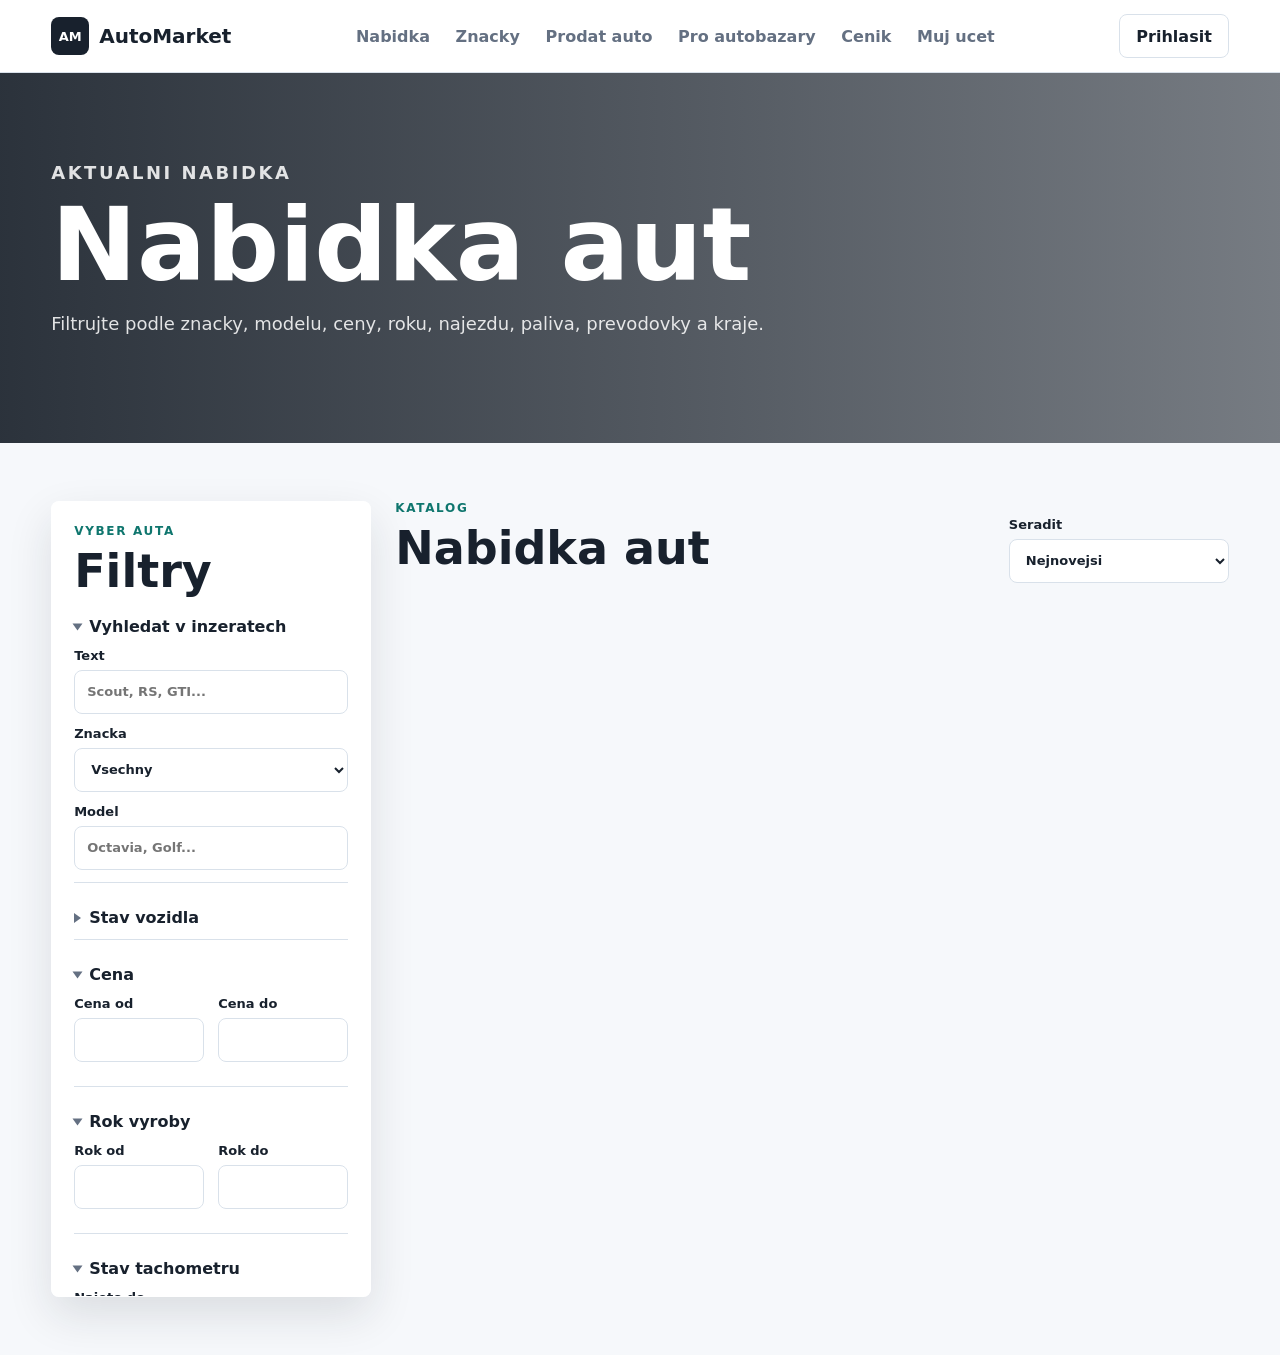
==== commit d8600f9b: "Expand marketplace pages and homepage" ====
--- a/nabidka.html
+++ b/nabidka.html
@@ -11,9 +11,11 @@
       <a class="brand" href="./index.html"><span class="brand-mark">AM</span><span>AutoMarket</span></a>
       <nav class="nav" aria-label="Hlavni navigace">
         <a href="./nabidka.html">Nabidka</a>
+        <a href="./znacky.html">Znacky</a>
         <a href="./prodej.html">Prodat auto</a>
+        <a href="./autobazary.html">Pro autobazary</a>
+        <a href="./cenik.html">Cenik</a>
         <a href="./ucet.html">Muj ucet</a>
-        <a href="./bezpecnost.html">Bezpecnost</a>
       </nav>
       <button class="ghost-button" id="accountButton" type="button">Prihlasit</button>
     </header>
--- a/styles.css
+++ b/styles.css
@@ -176,6 +176,29 @@
   margin-top: 24px;
 }
 
+.hero-metrics {
+  display: flex;
+  flex-wrap: wrap;
+  gap: 10px;
+  margin-top: 24px;
+}
+
+.hero-metrics span {
+  display: grid;
+  min-width: 128px;
+  gap: 2px;
+  padding: 12px 14px;
+  background: rgba(255, 255, 255, 0.12);
+  border: 1px solid rgba(255, 255, 255, 0.22);
+  border-radius: 8px;
+  backdrop-filter: blur(10px);
+}
+
+.hero-metrics strong {
+  color: white;
+  font-size: 26px;
+}
+
 .primary-button,
 .secondary-button,
 .ghost-button,
@@ -305,6 +328,54 @@
   background: white;
 }
 
+.home-showcase,
+.brand-section,
+.directory-section {
+  padding: clamp(36px, 6vw, 72px) clamp(18px, 4vw, 58px);
+  background: white;
+  border-top: 1px solid var(--line);
+}
+
+.brand-section,
+.directory-section {
+  background: var(--paper);
+}
+
+.center-action {
+  display: flex;
+  justify-content: center;
+  margin-top: 22px;
+}
+
+.brand-grid,
+.directory-grid {
+  display: grid;
+  grid-template-columns: repeat(auto-fill, minmax(190px, 1fr));
+  gap: 14px;
+}
+
+.brand-card,
+.directory-card {
+  display: grid;
+  gap: 8px;
+  padding: 18px;
+  background: white;
+  border: 1px solid var(--line);
+  border-radius: 8px;
+  box-shadow: 0 10px 25px rgba(24, 33, 45, 0.05);
+}
+
+.brand-card span,
+.directory-card h2 {
+  font-size: 22px;
+  font-weight: 900;
+}
+
+.brand-card strong,
+.directory-card p {
+  color: var(--muted);
+}
+
 .feature-links article {
   display: grid;
   gap: 12px;
@@ -501,6 +572,15 @@
   line-height: 1.15;
 }
 
+.card-subline,
+.equipment-line {
+  margin-bottom: 12px;
+  color: var(--muted);
+  font-size: 13px;
+  font-weight: 700;
+  line-height: 1.45;
+}
+
 .price {
   white-space: nowrap;
   color: var(--accent);
@@ -885,6 +965,35 @@
   background: #f8fafc;
   border: 1px solid var(--line);
   border-radius: 8px;
+}
+
+.similar-block {
+  display: grid;
+  gap: 10px;
+}
+
+.similar-grid {
+  display: grid;
+  gap: 10px;
+}
+
+.similar-card {
+  display: grid;
+  grid-template-columns: 72px 1fr auto;
+  align-items: center;
+  gap: 10px;
+  padding: 8px;
+  text-align: left;
+  background: white;
+  border: 1px solid var(--line);
+  border-radius: 8px;
+}
+
+.similar-card img {
+  width: 72px;
+  height: 54px;
+  object-fit: cover;
+  border-radius: 6px;
 }
 
 .empty-state {
